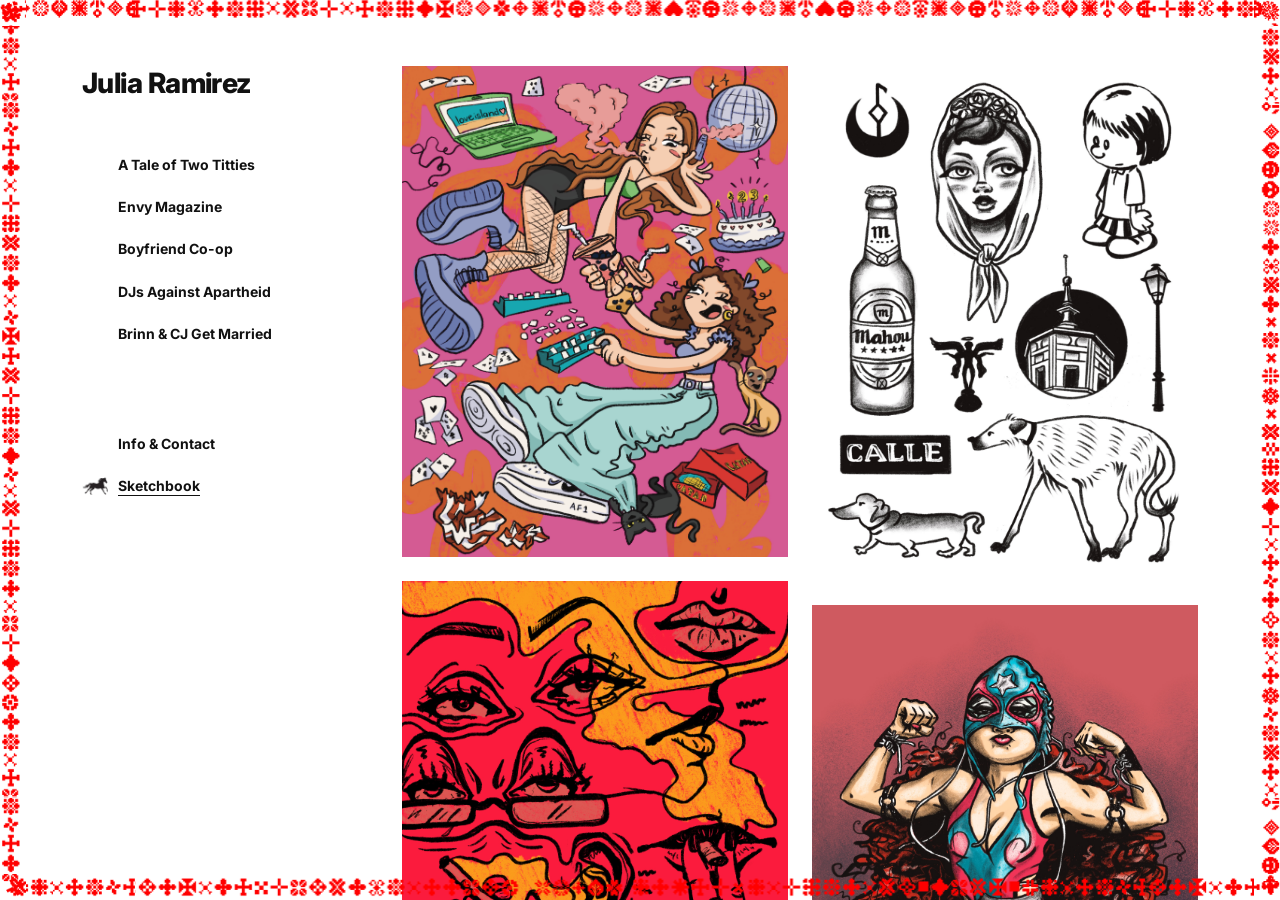
==== sketchbook.html @ 078f0ffd "Rebuild page shell as a fixed viewport with an internally scrolling pane The decorative border and n" ====
<!DOCTYPE html>
<html lang="en">
<head>
  <meta charset="UTF-8">
  <meta name="viewport" content="width=device-width, initial-scale=1.0">
  <title>Sketchbook — Julia Ramirez</title>
  <link rel="stylesheet" href="css/style.css">
</head>
<body>
  <div class="border-frame" aria-hidden="true"></div>

  <div class="page-shell">
    <div class="nav-column">
      <a class="site-name" href="index.html">Julia Ramirez</a>
      <div id="nav-mount"></div>
    </div>

    <div class="content-pane">
      <div class="content-spacer-top"></div>

      <div class="sketch-gallery">
        <img class="plate" src="assets/Sketchbook/camryn-bday-print.jpg" alt="Camryn Bday print">
        <img class="plate" src="assets/Sketchbook/chisme.jpg" alt="Chisme">
        <img class="plate" src="assets/Sketchbook/doja.jpg" alt="Doja">
        <img class="plate" src="assets/Sketchbook/model-drawing-1.jpg" alt="Model drawing">
        <img class="plate" src="assets/Sketchbook/pretty-ugly.jpg" alt="Pretty Ugly">
        <img class="plate" src="assets/Sketchbook/untitled-artwork-51.jpg" alt="Untitled artwork">
        <img class="plate" src="assets/Sketchbook/untitled-artwork-52.jpg" alt="Untitled artwork">
        <img class="plate" src="assets/Sketchbook/untitled-artwork-53.jpg" alt="Untitled artwork">
        <img class="plate" src="assets/Sketchbook/untitled-artwork-54.jpg" alt="Untitled artwork">
        <img class="plate" src="assets/Sketchbook/untitled-artwork-55.jpg" alt="Untitled artwork">
      </div>

      <div class="content-spacer-bottom"></div>
    </div>
  </div>

  <script src="js/nav.js"></script>
</body>
</html>
---- css/style.css ----
@import url('https://fonts.googleapis.com/css2?family=Inter:wght@500;700;800&display=swap');

:root {
  --red: #e0201b;
  --ink: #111111;
  --paper: #ffffff;
  --border-size: 26px;
  --inset-top: 66px;
  --inset-x: 56px;
  --gap: 28px;
}

* { box-sizing: border-box; }

html, body {
  margin: 0;
  padding: 0;
  height: 100%;
  overflow: hidden;
  background: var(--paper);
  color: var(--ink);
  font-family: 'Inter', Arial, Helvetica, sans-serif;
}

/* Fixed decorative border — always exactly fills the viewport, never scrolls
   or resizes. Sits above the content layer so scrolled content visually
   disappears behind it. */
.border-frame {
  position: fixed;
  inset: 0;
  z-index: 5;
  pointer-events: none;
  border: var(--border-size) solid transparent;
  border-image-source: url('../assets/border.png');
  border-image-slice: 34;
  border-image-width: var(--border-size);
  border-image-repeat: repeat;
}

/* Fixed app shell: nav column stays put, content-pane scrolls internally. */
.page-shell {
  position: fixed;
  inset: 0;
  z-index: 1;
  display: flex;
  gap: 40px;
}

/* ---------- nav column (never scrolls) ---------- */

.nav-column {
  flex: none;
  width: 280px;
  margin: var(--inset-top) 0 40px calc(var(--border-size) + var(--inset-x));
  overflow: hidden;
}

.site-name {
  font-weight: 800;
  font-size: 28px;
  letter-spacing: -0.02em;
  text-decoration: none;
  color: var(--ink);
  display: inline-block;
  margin-bottom: 56px;
}

nav.projects {
  display: flex;
  flex-direction: column;
  gap: 28px;
}

nav.projects .nav-top {
  display: flex;
  flex-direction: column;
  gap: 24px;
}

nav.projects .nav-bottom {
  display: flex;
  flex-direction: column;
  gap: 24px;
  margin-top: 64px;
}

.nav-item {
  display: flex;
  align-items: center;
  gap: 10px;
  text-decoration: none;
  color: var(--ink);
  font-weight: 700;
  font-size: 14px;
  line-height: 1.3;
}

.nav-item .horse-icon {
  width: 26px;
  height: 18px;
  flex: none;
  background-image: url('../assets/horse-icon.png');
  background-repeat: no-repeat;
  background-position: center;
  background-size: contain;
  opacity: 0;
  transform: translateX(-8px);
  transition: opacity 0.15s ease, transform 0.15s ease;
}

.nav-item:hover .horse-icon,
.nav-item.active .horse-icon {
  opacity: 1;
  transform: translateX(0);
}

.nav-item.active {
  text-decoration: underline;
  text-underline-offset: 4px;
}

/* ---------- content pane (the only thing that scrolls) ---------- */

.content-pane {
  flex: 1;
  min-width: 0;
  height: 100%;
  overflow-y: auto;
  padding-right: calc(var(--border-size) + var(--inset-x));
}

.content-spacer-top { height: var(--inset-top); }
.content-spacer-bottom { height: 60px; }

/* ---------- home page row (photo + bio) ---------- */

.home-row {
  display: flex;
  gap: 40px;
  align-items: flex-start;
}

.photo-wrap {
  display: flex;
  justify-content: center;
  flex: none;
}

.photo {
  width: auto;
  max-width: 100%;
  height: 380px;
  display: block;
}

.bio-col {
  font-size: 12px;
  font-weight: 700;
  line-height: 1.5;
  flex: 1;
  min-width: 0;
}

.bio-col section {
  margin-bottom: 28px;
}

.bio-col h2 {
  font-size: 12px;
  font-weight: 800;
  margin: 0 0 8px;
  text-transform: none;
}

.bio-col p {
  margin: 0;
}

.bio-col a {
  color: var(--ink);
}

.mark {
  width: 90px;
  height: auto;
  margin: 24px auto 0;
}

.mark img {
  width: 100%;
  display: block;
}

/* ---------- project page content ---------- */

.project-main {
  display: flex;
  flex-direction: column;
  gap: 24px;
}

.project-main h1 {
  font-size: 20px;
  font-weight: 800;
  margin: 0 0 8px;
}

.project-main .project-desc {
  font-size: 12px;
  font-weight: 700;
  max-width: 560px;
  line-height: 1.5;
}

.project-gallery {
  display: grid;
  grid-template-columns: repeat(2, 1fr);
  gap: 24px;
}

.project-gallery .plate {
  aspect-ratio: 4 / 3;
  background: #ededed;
  background-image: url('../assets/project-placeholder.svg');
  background-size: cover;
  background-position: center;
}

/* ---------- sketchbook ---------- */

.sketch-gallery {
  columns: 2;
  column-gap: 24px;
}

.sketch-gallery .plate {
  width: 100%;
  height: auto;
  display: block;
  margin-bottom: 24px;
  break-inside: avoid;
}

/* ---------- responsive ---------- */

@media (max-width: 900px) {
  :root { --inset-top: 40px; --inset-x: 24px; }

  .page-shell {
    flex-direction: column;
    gap: 0;
  }

  .nav-column {
    width: auto;
    margin: var(--inset-top) calc(var(--border-size) + var(--inset-x)) 24px calc(var(--border-size) + var(--inset-x));
  }

  .content-pane {
    padding-right: calc(var(--border-size) + var(--inset-x));
    padding-left: calc(var(--border-size) + var(--inset-x));
  }

  .content-spacer-top { height: 0; }

  .home-row { flex-direction: column; }
  .project-gallery { grid-template-columns: 1fr; }
}
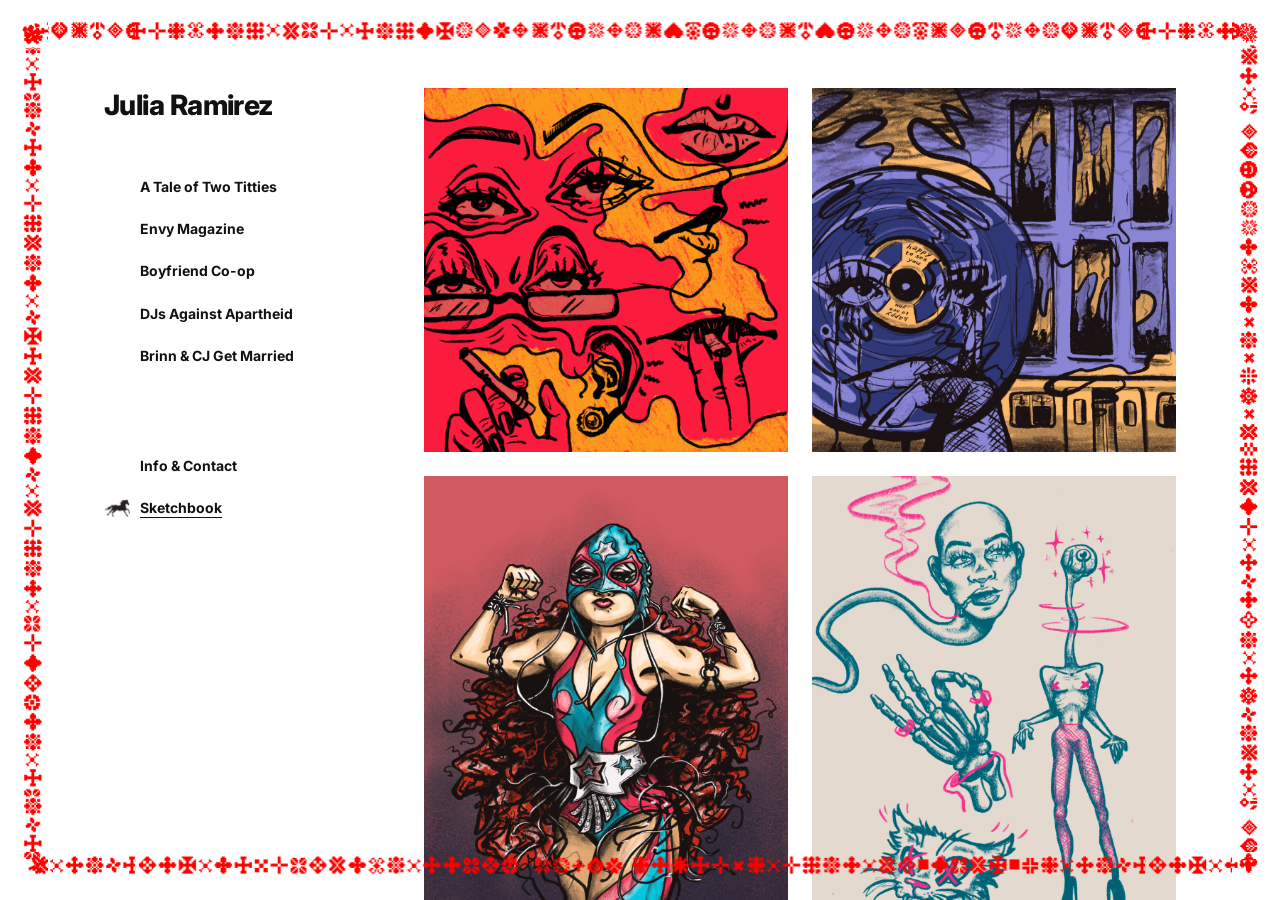
==== commit ad5c94cc: "Reorder sketchbook gallery and add breathing room around the border Leads with the requested four pi" ====
--- a/sketchbook.html
+++ b/sketchbook.html
@@ -19,15 +19,15 @@
       <div class="content-spacer-top"></div>
 
       <div class="sketch-gallery">
+        <img class="plate" src="assets/Sketchbook/chisme.jpg" alt="Chisme">
+        <img class="plate" src="assets/Sketchbook/untitled-artwork-52.jpg" alt="Luchadora">
+        <img class="plate" src="assets/Sketchbook/untitled-artwork-51.jpg" alt="Flash sheet">
+        <img class="plate" src="assets/Sketchbook/untitled-artwork-53.jpg" alt="I broke my aorta">
+        <img class="plate" src="assets/Sketchbook/model-drawing-1.jpg" alt="Model drawing">
+        <img class="plate" src="assets/Sketchbook/untitled-artwork-54.jpg" alt="Untitled artwork">
+        <img class="plate" src="assets/Sketchbook/pretty-ugly.jpg" alt="Pretty Ugly">
         <img class="plate" src="assets/Sketchbook/camryn-bday-print.jpg" alt="Camryn Bday print">
-        <img class="plate" src="assets/Sketchbook/chisme.jpg" alt="Chisme">
         <img class="plate" src="assets/Sketchbook/doja.jpg" alt="Doja">
-        <img class="plate" src="assets/Sketchbook/model-drawing-1.jpg" alt="Model drawing">
-        <img class="plate" src="assets/Sketchbook/pretty-ugly.jpg" alt="Pretty Ugly">
-        <img class="plate" src="assets/Sketchbook/untitled-artwork-51.jpg" alt="Untitled artwork">
-        <img class="plate" src="assets/Sketchbook/untitled-artwork-52.jpg" alt="Untitled artwork">
-        <img class="plate" src="assets/Sketchbook/untitled-artwork-53.jpg" alt="Untitled artwork">
-        <img class="plate" src="assets/Sketchbook/untitled-artwork-54.jpg" alt="Untitled artwork">
         <img class="plate" src="assets/Sketchbook/untitled-artwork-55.jpg" alt="Untitled artwork">
       </div>
 
--- a/css/style.css
+++ b/css/style.css
@@ -5,6 +5,7 @@
   --ink: #111111;
   --paper: #ffffff;
   --border-size: 26px;
+  --edge-gap: 22px;
   --inset-top: 66px;
   --inset-x: 56px;
   --gap: 28px;
@@ -27,7 +28,7 @@
    disappears behind it. */
 .border-frame {
   position: fixed;
-  inset: 0;
+  inset: var(--edge-gap);
   z-index: 5;
   pointer-events: none;
   border: var(--border-size) solid transparent;
@@ -51,7 +52,7 @@
 .nav-column {
   flex: none;
   width: 280px;
-  margin: var(--inset-top) 0 40px calc(var(--border-size) + var(--inset-x));
+  margin: calc(var(--inset-top) + var(--edge-gap)) 0 40px calc(var(--border-size) + var(--inset-x) + var(--edge-gap));
   overflow: hidden;
 }
 
@@ -126,11 +127,11 @@
   min-width: 0;
   height: 100%;
   overflow-y: auto;
-  padding-right: calc(var(--border-size) + var(--inset-x));
-}
-
-.content-spacer-top { height: var(--inset-top); }
-.content-spacer-bottom { height: 60px; }
+  padding-right: calc(var(--border-size) + var(--inset-x) + var(--edge-gap));
+}
+
+.content-spacer-top { height: calc(var(--inset-top) + var(--edge-gap)); }
+.content-spacer-bottom { height: calc(60px + var(--edge-gap)); }
 
 /* ---------- home page row (photo + bio) ---------- */
 
@@ -253,12 +254,12 @@
 
   .nav-column {
     width: auto;
-    margin: var(--inset-top) calc(var(--border-size) + var(--inset-x)) 24px calc(var(--border-size) + var(--inset-x));
+    margin: calc(var(--inset-top) + var(--edge-gap)) calc(var(--border-size) + var(--inset-x) + var(--edge-gap)) 24px calc(var(--border-size) + var(--inset-x) + var(--edge-gap));
   }
 
   .content-pane {
-    padding-right: calc(var(--border-size) + var(--inset-x));
-    padding-left: calc(var(--border-size) + var(--inset-x));
+    padding-right: calc(var(--border-size) + var(--inset-x) + var(--edge-gap));
+    padding-left: calc(var(--border-size) + var(--inset-x) + var(--edge-gap));
   }
 
   .content-spacer-top { height: 0; }
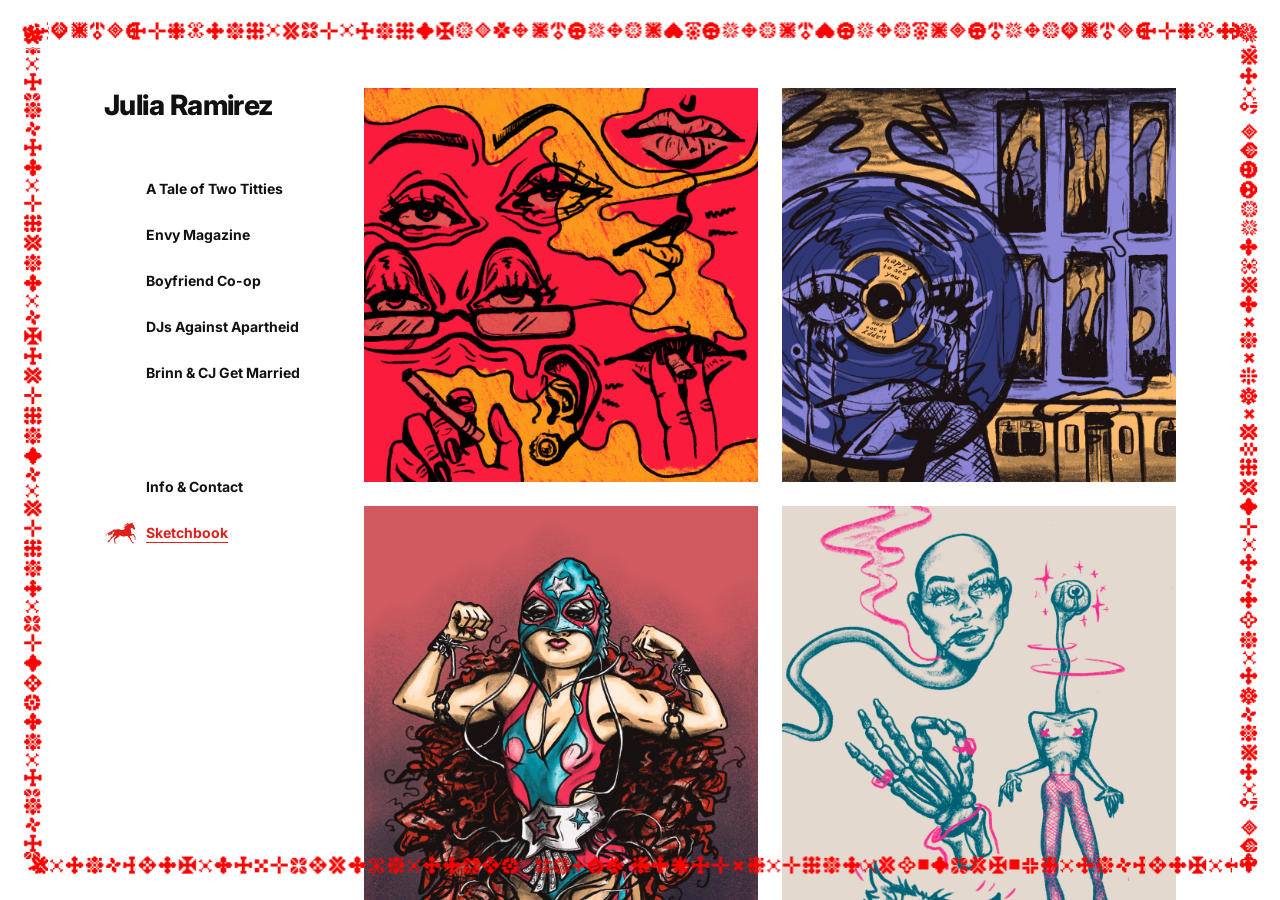
==== commit 7f7f98ac: "Build out A Tale of Two Titties project page Adds hero flyer image, brief copy, and Inspo & Referenc" ====
--- a/sketchbook.html
+++ b/sketchbook.html
@@ -4,6 +4,7 @@
   <meta charset="UTF-8">
   <meta name="viewport" content="width=device-width, initial-scale=1.0">
   <title>Sketchbook — Julia Ramirez</title>
+  <link rel="preload" as="image" href="assets/Branding/border.png" fetchpriority="high">
   <link rel="stylesheet" href="css/style.css">
 </head>
 <body>
@@ -18,7 +19,7 @@
     <div class="content-pane">
       <div class="content-spacer-top"></div>
 
-      <div class="sketch-gallery">
+      <div class="masonry-gallery">
         <img class="plate" src="assets/Sketchbook/chisme.jpg" alt="Chisme">
         <img class="plate" src="assets/Sketchbook/untitled-artwork-52.jpg" alt="Luchadora">
         <img class="plate" src="assets/Sketchbook/untitled-artwork-51.jpg" alt="Flash sheet">
--- a/css/style.css
+++ b/css/style.css
@@ -32,7 +32,7 @@
   z-index: 5;
   pointer-events: none;
   border: var(--border-size) solid transparent;
-  border-image-source: url('../assets/border.png');
+  border-image-source: url('../assets/Branding/border.png');
   border-image-slice: 34;
   border-image-width: var(--border-size);
   border-image-repeat: repeat;
@@ -44,14 +44,14 @@
   inset: 0;
   z-index: 1;
   display: flex;
-  gap: 40px;
+  gap: 64px;
 }
 
 /* ---------- nav column (never scrolls) ---------- */
 
 .nav-column {
   flex: none;
-  width: 280px;
+  width: auto;
   margin: calc(var(--inset-top) + var(--edge-gap)) 0 40px calc(var(--border-size) + var(--inset-x) + var(--edge-gap));
   overflow: hidden;
 }
@@ -97,22 +97,33 @@
 }
 
 .nav-item .horse-icon {
-  width: 26px;
-  height: 18px;
+  width: 32px;
+  height: 22px;
   flex: none;
-  background-image: url('../assets/horse-icon.png');
-  background-repeat: no-repeat;
-  background-position: center;
-  background-size: contain;
+  background-color: var(--ink);
+  -webkit-mask-image: url('../assets/Branding/horse-icon.png');
+  mask-image: url('../assets/Branding/horse-icon.png');
+  -webkit-mask-repeat: no-repeat;
+  mask-repeat: no-repeat;
+  -webkit-mask-position: center;
+  mask-position: center;
+  -webkit-mask-size: contain;
+  mask-size: contain;
   opacity: 0;
   transform: translateX(-8px);
-  transition: opacity 0.15s ease, transform 0.15s ease;
+  transition: opacity 0.15s ease, transform 0.15s ease, background-color 0.15s ease;
+}
+
+.nav-item:hover,
+.nav-item.active {
+  color: var(--red);
 }
 
 .nav-item:hover .horse-icon,
 .nav-item.active .horse-icon {
   opacity: 1;
   transform: translateX(0);
+  background-color: var(--red);
 }
 
 .nav-item.active {
@@ -135,10 +146,16 @@
 
 /* ---------- home page row (photo + bio) ---------- */
 
+.home-center {
+  display: flex;
+  align-items: center;
+  min-height: 100%;
+}
+
 .home-row {
   display: flex;
-  gap: 40px;
-  align-items: flex-start;
+  gap: 64px;
+  align-items: stretch;
 }
 
 .photo-wrap {
@@ -150,16 +167,20 @@
 .photo {
   width: auto;
   max-width: 100%;
-  height: 380px;
+  height: 430px;
   display: block;
 }
 
 .bio-col {
-  font-size: 12px;
+  font-size: 14px;
   font-weight: 700;
   line-height: 1.5;
-  flex: 1;
-  min-width: 0;
+  flex: none;
+  width: 510px;
+  max-width: 100%;
+  display: flex;
+  flex-direction: column;
+  justify-content: center;
 }
 
 .bio-col section {
@@ -167,29 +188,20 @@
 }
 
 .bio-col h2 {
-  font-size: 12px;
+  font-size: 14px;
   font-weight: 800;
   margin: 0 0 8px;
   text-transform: none;
+  color: var(--red);
 }
 
 .bio-col p {
   margin: 0;
+  text-wrap: balance;
 }
 
 .bio-col a {
   color: var(--ink);
-}
-
-.mark {
-  width: 90px;
-  height: auto;
-  margin: 24px auto 0;
-}
-
-.mark img {
-  width: 100%;
-  display: block;
 }
 
 /* ---------- project page content ---------- */
@@ -211,6 +223,40 @@
   font-weight: 700;
   max-width: 560px;
   line-height: 1.5;
+}
+
+.project-main h2 {
+  font-size: 16px;
+  font-weight: 800;
+  color: var(--red);
+  margin: 0 0 16px;
+}
+
+.project-brief {
+  font-size: 12px;
+  font-weight: 700;
+  line-height: 1.5;
+  max-width: 560px;
+}
+
+.project-brief .label {
+  color: var(--ink);
+  margin: 0 0 4px;
+}
+
+.project-brief .answer {
+  color: var(--red);
+  margin: 0;
+}
+
+.project-hero {
+  max-width: 480px;
+  width: 100%;
+  display: block;
+}
+
+.project-section {
+  padding-top: 8px;
 }
 
 .project-gallery {
@@ -227,14 +273,14 @@
   background-position: center;
 }
 
-/* ---------- sketchbook ---------- */
-
-.sketch-gallery {
+/* ---------- masonry gallery (sketchbook + project pages) ---------- */
+
+.masonry-gallery {
   columns: 2;
   column-gap: 24px;
 }
 
-.sketch-gallery .plate {
+.masonry-gallery .plate {
   width: 100%;
   height: auto;
   display: block;
@@ -265,5 +311,7 @@
   .content-spacer-top { height: 0; }
 
   .home-row { flex-direction: column; }
+  .bio-col { width: auto; }
+  .mark { margin-top: 24px; }
   .project-gallery { grid-template-columns: 1fr; }
 }
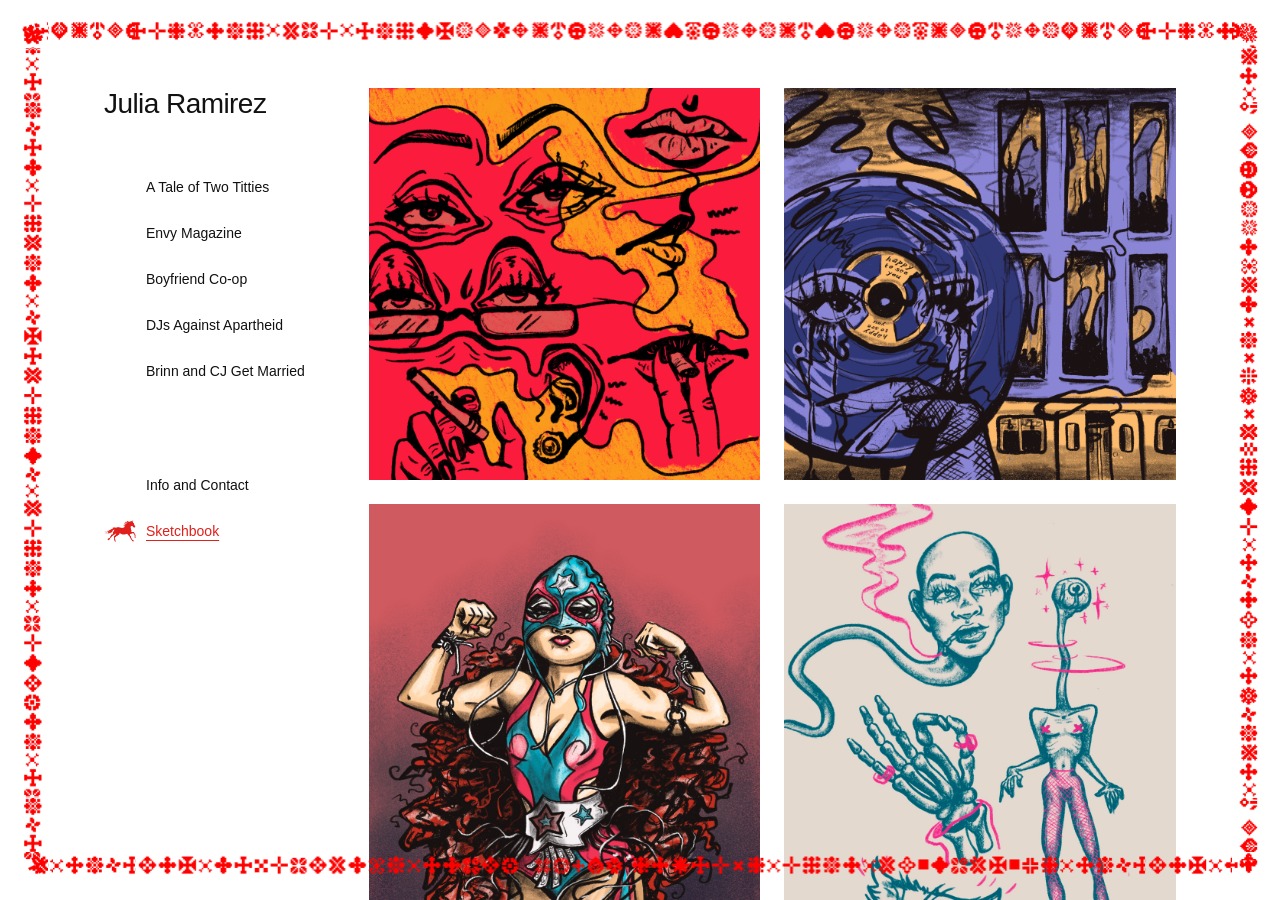
==== commit 7d6878fc: "Replace '&' with 'and' across nav labels and copy Co-Authored-By: Claude Sonnet 5 <noreply@anthropic" ====
--- a/sketchbook.html
+++ b/sketchbook.html
@@ -12,8 +12,20 @@
 
   <div class="page-shell">
     <div class="nav-column">
-      <a class="site-name" href="index.html">Julia Ramirez</a>
-      <div id="nav-mount"></div>
+      <a class="site-name" href="/index.html">Julia Ramirez</a>
+      <nav class="projects">
+        <div class="nav-top">
+          <a class="nav-item" href="/projects/a-tale-of-two-titties.html"><span class="horse-icon" aria-hidden="true"></span><span>A Tale of Two Titties</span></a>
+          <a class="nav-item" href="/projects/envy-magazine.html"><span class="horse-icon" aria-hidden="true"></span><span>Envy Magazine</span></a>
+          <a class="nav-item" href="/projects/boyfriend-co-op.html"><span class="horse-icon" aria-hidden="true"></span><span>Boyfriend Co-op</span></a>
+          <a class="nav-item" href="/projects/djs-against-apartheid.html"><span class="horse-icon" aria-hidden="true"></span><span>DJs Against Apartheid</span></a>
+          <a class="nav-item" href="/projects/brinn-cj-get-married.html"><span class="horse-icon" aria-hidden="true"></span><span>Brinn and CJ Get Married</span></a>
+        </div>
+        <div class="nav-bottom">
+          <a class="nav-item" href="/index.html"><span class="horse-icon" aria-hidden="true"></span><span>Info and Contact</span></a>
+          <a class="nav-item active" href="/sketchbook.html"><span class="horse-icon" aria-hidden="true"></span><span>Sketchbook</span></a>
+        </div>
+      </nav>
     </div>
 
     <div class="content-pane">
--- a/css/style.css
+++ b/css/style.css
@@ -1,4 +1,4 @@
-@import url('https://fonts.googleapis.com/css2?family=Inter:wght@500;700;800&display=swap');
+@import url('https://fonts.googleapis.com/css2?family=Arimo:wght@400;500;700&display=swap');
 
 :root {
   --red: #e0201b;
@@ -20,7 +20,7 @@
   overflow: hidden;
   background: var(--paper);
   color: var(--ink);
-  font-family: 'Inter', Arial, Helvetica, sans-serif;
+  font-family: 'Helvetica Neue', Helvetica, 'Arimo', Arial, sans-serif;
 }
 
 /* Fixed decorative border — always exactly fills the viewport, never scrolls
@@ -57,7 +57,7 @@
 }
 
 .site-name {
-  font-weight: 800;
+  font-weight: 500;
   font-size: 28px;
   letter-spacing: -0.02em;
   text-decoration: none;
@@ -91,7 +91,7 @@
   gap: 10px;
   text-decoration: none;
   color: var(--ink);
-  font-weight: 700;
+  font-weight: 400;
   font-size: 14px;
   line-height: 1.3;
 }
@@ -173,7 +173,7 @@
 
 .bio-col {
   font-size: 14px;
-  font-weight: 700;
+  font-weight: 400;
   line-height: 1.5;
   flex: none;
   width: 510px;
@@ -189,7 +189,7 @@
 
 .bio-col h2 {
   font-size: 14px;
-  font-weight: 800;
+  font-weight: 500;
   margin: 0 0 8px;
   text-transform: none;
   color: var(--red);
@@ -209,32 +209,46 @@
 .project-main {
   display: flex;
   flex-direction: column;
+  align-items: center;
   gap: 24px;
+  width: 100%;
+  max-width: 1200px;
+  margin-inline: auto;
+  text-align: center;
+}
+
+@media (min-width: 901px) {
+  .content-spacer-top + .project-main { margin-top: 80px; translate: -4px 0; }
 }
 
 .project-main h1 {
   font-size: 20px;
-  font-weight: 800;
+  font-weight: 500;
   margin: 0 0 8px;
 }
 
 .project-main .project-desc {
-  font-size: 12px;
-  font-weight: 700;
+  font-size: 14px;
+  font-weight: 400;
   max-width: 560px;
   line-height: 1.5;
 }
 
+.project-main .project-desc a {
+  color: var(--red);
+  text-decoration: none;
+}
+
 .project-main h2 {
   font-size: 16px;
-  font-weight: 800;
+  font-weight: 500;
   color: var(--red);
   margin: 0 0 16px;
 }
 
 .project-brief {
   font-size: 12px;
-  font-weight: 700;
+  font-weight: 400;
   line-height: 1.5;
   max-width: 560px;
 }
@@ -249,14 +263,28 @@
   margin: 0;
 }
 
-.project-hero {
-  max-width: 480px;
+.hero-row {
+  display: flex;
+  flex-direction: column;
+  align-items: center;
+  gap: 16px;
   width: 100%;
-  display: block;
+}
+
+.hero-row .project-desc {
+  margin: 0;
+  line-height: 1.3;
+  text-align: center;
+  white-space: nowrap;
+}
+
+@media (min-width: 901px) {
+  .content-spacer-top + .project-main.hero-first { margin-top: 0; }
 }
 
 .project-section {
-  padding-top: 8px;
+  width: 100%;
+  margin-top: 8vh;
 }
 
 .project-gallery {
@@ -291,7 +319,7 @@
 /* ---------- responsive ---------- */
 
 @media (max-width: 900px) {
-  :root { --inset-top: 40px; --inset-x: 24px; }
+  :root { --inset-top: 28px; --inset-x: 12px; --edge-gap: 14px; }
 
   .page-shell {
     flex-direction: column;
@@ -310,8 +338,366 @@
 
   .content-spacer-top { height: 0; }
 
+  .site-name { font-size: 24px; margin-bottom: 20px; }
+  nav.projects { gap: 14px; }
+  nav.projects .nav-top { gap: 10px; }
+  nav.projects .nav-bottom { gap: 10px; margin-top: 0; }
+
   .home-row { flex-direction: column; }
   .bio-col { width: auto; }
   .mark { margin-top: 24px; }
   .project-gallery { grid-template-columns: 1fr; }
 }
+
+/* ---------- collage panel (floating images + captions) ---------- */
+
+.collage {
+  position: relative;
+  width: 88%;
+  margin-inline: auto;
+  aspect-ratio: var(--cw, 1760) / var(--ch, 1190);
+  container-type: inline-size;
+  text-align: left;
+}
+
+.collage .float,
+.collage .cap,
+.collage .cap-heading,
+.collage .swatch {
+  position: absolute;
+  left: calc((var(--x) - var(--x0, 80)) / var(--cw, 1760) * 100%);
+  top: calc((var(--y) - var(--y0, 100)) / var(--ch, 1190) * 100%);
+  margin: 0;
+}
+
+.collage .float {
+  width: calc(var(--w) / var(--cw, 1760) * 100%);
+  height: auto;
+  z-index: var(--z, 1);
+  display: block;
+}
+
+.collage .swatch {
+  width: calc(132 / var(--cw, 1760) * 100%);
+  height: calc(57 / var(--ch, 1190) * 100%);
+  background: var(--c);
+  box-sizing: border-box;
+}
+
+.collage .cap,
+.collage .cap-heading {
+  z-index: 5;
+  font-weight: 500;
+  line-height: 1;
+  white-space: nowrap;
+  transform: translateY(-50%);
+}
+
+.collage .cap {
+  color: var(--red);
+  font-size: 14px;
+}
+
+.collage .cap.r {
+  text-align: right;
+  transform: translate(-100%, -50%);
+}
+
+.collage .cap-heading {
+  color: var(--ink);
+  font-size: max(12px, 2.4cqw);
+}
+
+/* ---------- hero stage + design thumbnails ---------- */
+
+.hero-stage {
+  position: relative;
+  flex: none;
+  width: 100%;
+  height: max(calc(100vh - 286px), 260px);
+}
+
+.stage-img {
+  position: absolute;
+  top: 50%;
+  left: 50%;
+  transform: translate(-50%, -50%);
+  width: auto;
+  height: auto;
+  max-width: 100%;
+  max-height: 100%;
+  opacity: 0;
+  pointer-events: none;
+}
+
+.stage-img.active {
+  opacity: 1;
+  pointer-events: auto;
+  cursor: zoom-in;
+}
+
+.hero-thumbs {
+  display: flex;
+  margin-top: 12px;
+  justify-content: center;
+  align-items: flex-end;
+  gap: 14px;
+}
+
+.hero-thumb {
+  padding: 0;
+  border: 0;
+  background: none;
+  cursor: pointer;
+  opacity: 0.3;
+}
+
+.hero-thumb:hover { opacity: 0.65; }
+.hero-thumb.active { opacity: 1; }
+
+.hero-thumb img {
+  display: block;
+  height: 64px;
+  width: auto;
+}
+
+/* single hero (no carousel); longer copy wraps onto two lines */
+.hero-row.single .project-desc { white-space: normal; max-width: min(100%, 720px); }
+.hero-row.single .hero-stage { height: auto; }
+
+/* loose collage whose pieces can be dragged around */
+.hero-stage .drag-stage {
+  width: min(100%, calc(max(100vh - 212px, 260px) * var(--cw) / var(--ch)));
+  margin: 0 auto;
+}
+.drag { cursor: grab; user-select: none; -webkit-user-drag: none; }
+.drag.dragging { cursor: grabbing; }
+.drag img { display: block; width: 100%; -webkit-user-drag: none; }
+.drag.cut-r { clip-path: inset(0 7.1% 0 0); }
+.drag.polaroid {
+  padding: 1.9cqw 1.55cqw 5.7cqw;
+  background: #fff;
+  border-radius: 3px;
+  box-shadow: 0 1px 3px rgba(0, 0, 0, 0.25), 0 8px 18px rgba(0, 0, 0, 0.18);
+  rotate: -8deg;
+}
+.drag.polaroid img { aspect-ratio: 0.84; object-fit: cover; }
+.drag.phone { position: absolute; }
+.drag.phone .screen {
+  position: absolute;
+  left: 25.4%;
+  top: 6.8%;
+  width: 47.1%;
+  height: 34.9%;
+  object-fit: cover;
+}
+
+/* carousel panel below the hero: stage + thumbnails, no copy line */
+.hero-row.carousel .hero-stage { height: max(calc(100vh - 250px), 260px); }
+.hero-row.carousel .hero-thumbs { flex-wrap: wrap; gap: 10px 12px; }
+.hero-row.carousel .hero-thumb img { height: 52px; }
+
+@media (max-width: 900px) {
+  .hero-stage { height: auto; aspect-ratio: 4 / 5; }
+  .hero-row.carousel .hero-stage { height: auto; aspect-ratio: 1; }
+  .hero-row.single .hero-stage { height: auto; aspect-ratio: auto; }
+  .hero-row .project-desc { white-space: normal; }
+}
+
+/* ---------- Figma-style frame mockup ---------- */
+
+.figma-canvas {
+  background: transparent;
+  padding: 24px 24px 20px;
+  width: min(92%, calc((100vh - 342px) * var(--ratio, 1.479) + 107px));
+  margin-inline: auto;
+  text-align: left;
+}
+
+.figma-head {
+  display: flex;
+  align-items: center;
+  gap: 8px;
+  margin-bottom: 14px;
+}
+
+.figma-label {
+  background: #fff;
+  border: 1px solid #e2e2e2;
+  border-radius: 6px;
+  font-size: 14px;
+  font-weight: 500;
+  line-height: 1;
+  padding: 8px 12px;
+  color: #111;
+}
+
+.figma-frame {
+  position: relative;
+  background: #fff;
+  border: 1.5px solid var(--red);
+  padding: 24px 28px;
+}
+
+.figma-frame .collage {
+  width: 100%;
+  margin: 0;
+}
+
+.figma-frame .handle {
+  position: absolute;
+  width: 8px;
+  height: 8px;
+  background: #fff;
+  border: 1px solid var(--red);
+  z-index: 10;
+}
+
+.handle.tl { top: -5px; left: -5px; }
+.handle.tr { top: -5px; right: -5px; }
+.handle.bl { bottom: -5px; left: -5px; }
+.handle.br { bottom: -5px; right: -5px; }
+
+@media (max-width: 900px) {
+  .figma-canvas { padding: 12px 12px 12px; }
+  .figma-frame { padding: 12px; }
+}
+
+/* ---------- full-page image view ---------- */
+
+.lightbox {
+  position: fixed;
+  inset: 0;
+  z-index: 1000;
+  background: rgba(255, 255, 255, 0);
+  cursor: zoom-out;
+  transition: background 0.35s ease;
+}
+
+.lightbox.open { background: var(--paper); }
+.lightbox.zoomed img { cursor: grab; }
+.lightbox.panning img { cursor: grabbing; }
+
+.lightbox img {
+  position: fixed;
+  display: block;
+  cursor: zoom-in;
+  touch-action: none;
+  user-select: none;
+  -webkit-user-drag: none;
+  transition: left 0.35s cubic-bezier(0.2, 0.7, 0.2, 1),
+    top 0.35s cubic-bezier(0.2, 0.7, 0.2, 1),
+    width 0.35s cubic-bezier(0.2, 0.7, 0.2, 1),
+    height 0.35s cubic-bezier(0.2, 0.7, 0.2, 1);
+}
+
+@media (prefers-reduced-motion: reduce) {
+  .lightbox,
+  .lightbox img { transition: none; }
+}
+
+.lightbox-arrow {
+  position: absolute;
+  top: 50%;
+  transform: translateY(-50%);
+  padding: 8px 20px;
+  border: 0;
+  background: none;
+  color: var(--red);
+  font-family: inherit;
+  font-size: 64px;
+  font-weight: 300;
+  line-height: 1;
+  cursor: pointer;
+  opacity: 0.55;
+}
+
+.lightbox-arrow:hover { opacity: 1; }
+.lightbox-arrow.prev { left: 12px; }
+.lightbox-arrow.next { right: 12px; }
+
+.lightbox-close {
+  position: absolute;
+  top: 14px;
+  right: 22px;
+  padding: 4px 10px;
+  border: 0;
+  background: none;
+  color: var(--red);
+  font-family: inherit;
+  font-size: 44px;
+  font-weight: 300;
+  line-height: 1;
+  cursor: pointer;
+  opacity: 0.7;
+}
+
+.lightbox-close:hover { opacity: 1; }
+
+.project-main + .content-spacer-bottom { height: 26vh; }
+
+/* ---------- draggable moodboard ---------- */
+
+.figma-canvas {
+  position: relative;
+  cursor: grab;
+  user-select: none;
+  -webkit-user-select: none;
+}
+
+.figma-canvas.dragging {
+  cursor: grabbing;
+  z-index: 30;
+}
+
+.figma-canvas img { -webkit-user-drag: none; }
+
+/* ---------- shared desk: overlapping draggable frames ---------- */
+
+.desk {
+  position: relative;
+  width: min(calc(100% - 24px), calc((100vh - 100px) * 1.21));
+  aspect-ratio: 971 / 800;
+  margin-inline: auto;
+}
+
+.desk .desk-item {
+  position: absolute;
+  width: 55%;
+  margin: 0;
+  padding: 0;
+}
+
+.desk .figma-head { margin-bottom: 8px; }
+.desk .figma-frame { padding: 12px; }
+.desk .collage .cap { font-size: max(10px, 1.7cqw); }
+
+.desk-mood { left: 0; top: 0; z-index: 1; }
+.desk-sketch { right: 0; bottom: 0; z-index: 2; }
+
+@media (max-width: 1100px) {
+  .desk { width: calc(100% - 24px); aspect-ratio: auto; display: flex; flex-direction: column; gap: 32px; }
+  .desk .desk-item { position: relative; width: 100%; }
+}
+
+.zoom-canvas {
+  position: fixed;
+  margin: 0;
+  padding: 0;
+  transform-origin: 0 0;
+  transition: transform 0.35s cubic-bezier(0.2, 0.7, 0.2, 1);
+  cursor: zoom-out;
+}
+
+.zoom-canvas .figma-frame { padding: 12px; }
+.zoom-canvas .figma-head { margin-bottom: 8px; }
+.zoom-canvas .collage .cap { font-size: max(10px, 1.7cqw); }
+
+@media (max-width: 1100px) {
+  .desk .collage .cap,
+  .zoom-canvas .collage .cap { font-size: max(8px, 1.7cqw); }
+}
+
+@media (prefers-reduced-motion: reduce) {
+  .zoom-canvas { transition: none; }
+}
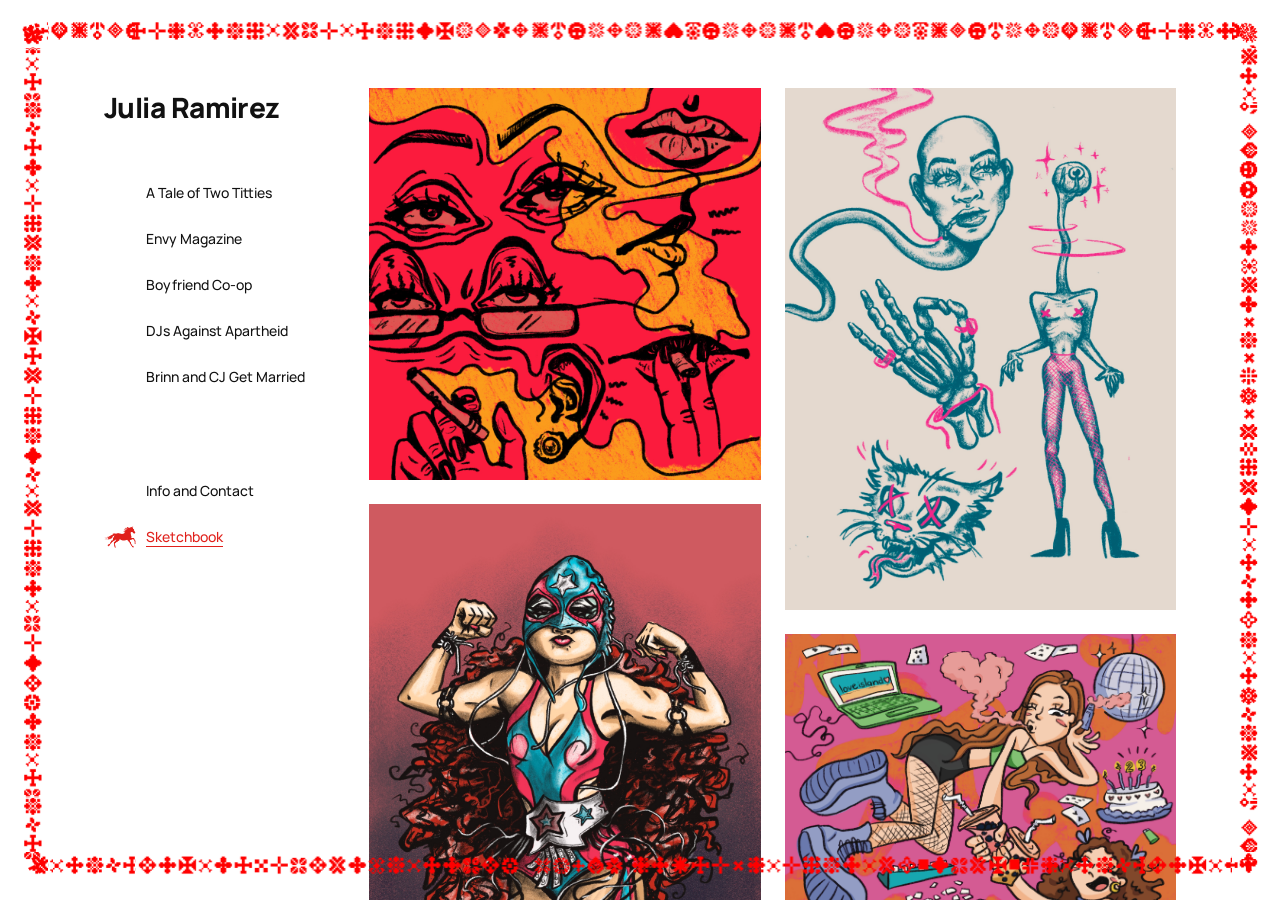
==== commit 05b8ece9: "Sketchbook: add the 3 new pieces to the bottom of the gallery Horse flash sheet (bucking horse + hea" ====
--- a/sketchbook.html
+++ b/sketchbook.html
@@ -42,6 +42,9 @@
         <img class="plate" src="assets/Sketchbook/camryn-bday-print.jpg" alt="Camryn Bday print">
         <img class="plate" src="assets/Sketchbook/doja.jpg" alt="Doja">
         <img class="plate" src="assets/Sketchbook/untitled-artwork-55.jpg" alt="Untitled artwork">
+        <img class="plate" src="assets/Sketchbook/horse-flash-1.jpg" alt="Horse flash sheet, bucking horse and horse head">
+        <img class="plate" src="assets/Sketchbook/tarot-cards.jpg" alt="Breaking Bad tarot cards: Death, The Lovers, Justice, The Devil">
+        <img class="plate" src="assets/Sketchbook/horse-flash-2.jpg" alt="Horse head flash sheet, breathing fire">
       </div>
 
       <div class="content-spacer-bottom"></div>
--- a/css/style.css
+++ b/css/style.css
@@ -1,4 +1,38 @@
-@import url('https://fonts.googleapis.com/css2?family=Arimo:wght@400;500;700&display=swap');
+@font-face {
+  font-family: 'Manrope';
+  src: url('../assets/Branding/fonts/Manrope-Light.woff2') format('woff2'),
+       url('../assets/Branding/fonts/Manrope-Light.woff') format('woff');
+  font-weight: 300;
+  font-style: normal;
+  font-display: swap;
+}
+
+@font-face {
+  font-family: 'Manrope';
+  src: url('../assets/Branding/fonts/Manrope-Regular.woff2') format('woff2'),
+       url('../assets/Branding/fonts/Manrope-Regular.woff') format('woff');
+  font-weight: 400;
+  font-style: normal;
+  font-display: swap;
+}
+
+@font-face {
+  font-family: 'Manrope';
+  src: url('../assets/Branding/fonts/Manrope-Medium.woff2') format('woff2'),
+       url('../assets/Branding/fonts/Manrope-Medium.woff') format('woff');
+  font-weight: 500;
+  font-style: normal;
+  font-display: swap;
+}
+
+@font-face {
+  font-family: 'Manrope';
+  src: url('../assets/Branding/fonts/Manrope-ExtraBold.woff2') format('woff2'),
+       url('../assets/Branding/fonts/Manrope-ExtraBold.woff') format('woff');
+  font-weight: 800;
+  font-style: normal;
+  font-display: swap;
+}
 
 :root {
   --red: #e0201b;
@@ -20,7 +54,8 @@
   overflow: hidden;
   background: var(--paper);
   color: var(--ink);
-  font-family: 'Helvetica Neue', Helvetica, 'Arimo', Arial, sans-serif;
+  font-family: 'Manrope', 'Helvetica Neue', Helvetica, Arial, sans-serif;
+  font-weight: 400;
 }
 
 /* Fixed decorative border — always exactly fills the viewport, never scrolls
@@ -57,7 +92,7 @@
 }
 
 .site-name {
-  font-weight: 500;
+  font-weight: 800;
   font-size: 28px;
   letter-spacing: -0.02em;
   text-decoration: none;
@@ -91,7 +126,7 @@
   gap: 10px;
   text-decoration: none;
   color: var(--ink);
-  font-weight: 400;
+  font-weight: 500;
   font-size: 14px;
   line-height: 1.3;
 }
@@ -138,6 +173,7 @@
   min-width: 0;
   height: 100%;
   overflow-y: auto;
+  overflow-x: hidden;
   padding-right: calc(var(--border-size) + var(--inset-x) + var(--edge-gap));
 }
 
@@ -189,7 +225,7 @@
 
 .bio-col h2 {
   font-size: 14px;
-  font-weight: 500;
+  font-weight: 400;
   margin: 0 0 8px;
   text-transform: none;
   color: var(--red);
@@ -223,7 +259,7 @@
 
 .project-main h1 {
   font-size: 20px;
-  font-weight: 500;
+  font-weight: 400;
   margin: 0 0 8px;
 }
 
@@ -239,9 +275,13 @@
   text-decoration: none;
 }
 
+.project-main .project-desc a:hover {
+  text-decoration: underline;
+}
+
 .project-main h2 {
   font-size: 16px;
-  font-weight: 500;
+  font-weight: 400;
   color: var(--red);
   margin: 0 0 16px;
 }
@@ -278,6 +318,20 @@
   white-space: nowrap;
 }
 
+/* extra breathing room above the hero image, and a bigger stage */
+.hero-row.featured {
+  gap: 48px;
+}
+.hero-row.featured .hero-stage {
+  height: max(calc(100vh - 200px), 340px);
+}
+/* deliberately narrower than the image below it: at nearly-equal
+   widths, tiny sub-pixel differences between a ragged text line and a
+   hard image edge read as "not aligned" even though both share the
+   same center axis */
+.hero-row.featured .project-desc {
+  max-width: 420px;
+}
 @media (min-width: 901px) {
   .content-spacer-top + .project-main.hero-first { margin-top: 0; }
 }
@@ -285,6 +339,24 @@
 .project-section {
   width: 100%;
   margin-top: 8vh;
+}
+
+.project-section.collage-panel {
+  margin-top: 18vh;
+}
+
+/* breaks out of project-main's 1200px cap to span the full content
+   area, same width as the sketchbook masonry gallery */
+.project-section.pride-panel {
+  text-align: center;
+}
+
+/* a plain image, no frame chrome, sized down a bit and centered so it
+   doesn't fill edge-to-edge, with extra clearance above it */
+.project-section .full-bleed {
+  display: block;
+  width: 78%;
+  margin: 4vh auto 0;
 }
 
 .project-gallery {
@@ -387,7 +459,7 @@
 .collage .cap,
 .collage .cap-heading {
   z-index: 5;
-  font-weight: 500;
+  font-weight: 400;
   line-height: 1;
   white-space: nowrap;
   transform: translateY(-50%);
@@ -465,10 +537,19 @@
 .hero-row.single .project-desc { white-space: normal; max-width: min(100%, 720px); }
 .hero-row.single .hero-stage { height: auto; }
 
+/* every collage piece is now a clean transparent PNG with no shadow of
+   its own baked in, so give them all the same soft offset shadow */
+.bcj-collage .float {
+  box-shadow: 8px 14px 26px rgba(0, 0, 0, 0.16);
+}
+
 /* loose collage whose pieces can be dragged around */
 .hero-stage .drag-stage {
   width: min(100%, calc(max(100vh - 212px, 260px) * var(--cw) / var(--ch)));
   margin: 0 auto;
+}
+.hero-stage .drag-stage.big {
+  width: min(82%, calc(max(100vh - 220px, 300px) * var(--cw) / var(--ch) * 1.15));
 }
 .drag { cursor: grab; user-select: none; -webkit-user-drag: none; }
 .drag.dragging { cursor: grabbing; }
@@ -497,10 +578,83 @@
 .hero-row.carousel .hero-thumbs { flex-wrap: wrap; gap: 10px 12px; }
 .hero-row.carousel .hero-thumb img { height: 52px; }
 
+/* two (or three) images shown side by side at once (not a toggled
+   carousel); all stay clickable to zoom, and arrow keys still work
+   inside the lightbox */
+.hero-row.pair,
+.hero-row.trio {
+  gap: 48px;
+}
+.hero-row.pair .hero-stage,
+.hero-row.trio .hero-stage {
+  position: static;
+  height: auto;
+  display: flex;
+  justify-content: center;
+  align-items: center;
+  gap: 24px;
+  flex-wrap: wrap;
+}
+.hero-row.trio .hero-stage {
+  gap: 10px;
+}
+.hero-row.pair .pair-item,
+.hero-row.trio .trio-item {
+  display: flex;
+  flex-direction: column;
+  align-items: center;
+  gap: 20px;
+  max-width: 46%;
+}
+.hero-row.pair .stage-img,
+.hero-row.trio .stage-img {
+  position: static;
+  transform: none;
+  opacity: 1;
+  pointer-events: auto;
+  cursor: zoom-in;
+  width: auto;
+  max-width: 100%;
+  max-height: max(calc(100vh - 320px), 260px);
+}
+.hero-row.trio .trio-item {
+  max-width: 32%;
+}
+.hero-row.pair .pair-item {
+  max-width: 47%;
+}
+.hero-row.pair .stage-img {
+  max-height: max(calc(100vh - 260px), 300px);
+}
+.hero-row.trio .stage-img {
+  max-height: max(calc(100vh - 260px), 320px);
+}
+.hero-row.pair .pair-caption,
+.hero-row.trio .trio-caption {
+  margin: 0;
+  font-size: 14px;
+  color: var(--red);
+}
+.hero-row.pair .pair-caption a,
+.hero-row.trio .trio-caption a {
+  color: var(--red);
+  text-decoration: none;
+}
+.hero-row.pair .pair-caption a:hover,
+.hero-row.trio .trio-caption a:hover {
+  text-decoration: underline;
+}
+
 @media (max-width: 900px) {
   .hero-stage { height: auto; aspect-ratio: 4 / 5; }
   .hero-row.carousel .hero-stage { height: auto; aspect-ratio: 1; }
   .hero-row.single .hero-stage { height: auto; aspect-ratio: auto; }
+  .hero-row.pair .hero-stage,
+  .hero-row.trio .hero-stage { flex-direction: column; flex-wrap: nowrap; align-items: center; aspect-ratio: auto; }
+  .hero-row.pair .pair-item,
+  .hero-row.trio .trio-item { max-width: 100%; }
+  .hero-row.pair .stage-img,
+  .hero-row.trio .stage-img { max-width: 100%; max-height: none; }
   .hero-row .project-desc { white-space: normal; }
 }
 
@@ -526,7 +680,7 @@
   border: 1px solid #e2e2e2;
   border-radius: 6px;
   font-size: 14px;
-  font-weight: 500;
+  font-weight: 400;
   line-height: 1;
   padding: 8px 12px;
   color: #111;
@@ -542,6 +696,31 @@
 .figma-frame .collage {
   width: 100%;
   margin: 0;
+}
+
+.figma-frame > img {
+  display: block;
+  width: 100%;
+}
+
+/* a reference photo layered into the empty gap of the Inspo moodboard */
+.figma-frame > img.gap-photo {
+  position: absolute;
+  left: 30%;
+  top: 8.5%;
+  width: 26%;
+  box-shadow: 0 4px 16px rgba(0, 0, 0, 0.22);
+}
+
+.figma-frame > .mood-cap {
+  position: absolute;
+  left: 59%;
+  top: 92%;
+  margin: 0;
+  color: var(--red);
+  font-weight: 700;
+  font-size: 14px;
+  white-space: nowrap;
 }
 
 .figma-frame .handle {
@@ -553,10 +732,19 @@
   z-index: 10;
 }
 
-.handle.tl { top: -5px; left: -5px; }
-.handle.tr { top: -5px; right: -5px; }
-.handle.bl { bottom: -5px; left: -5px; }
-.handle.br { bottom: -5px; right: -5px; }
+/* Invisible padding around each handle so it's easier to grab; pointer
+   events landing on this pseudo-element still report the .handle as the
+   target, so the JS hit-test (closest(".handle")) still matches. */
+.figma-frame .handle::before {
+  content: "";
+  position: absolute;
+  inset: -7px;
+}
+
+.handle.tl { top: -5px; left: -5px; cursor: nwse-resize; }
+.handle.tr { top: -5px; right: -5px; cursor: nesw-resize; }
+.handle.bl { bottom: -5px; left: -5px; cursor: nesw-resize; }
+.handle.br { bottom: -5px; right: -5px; cursor: nwse-resize; }
 
 @media (max-width: 900px) {
   .figma-canvas { padding: 12px 12px 12px; }
@@ -575,8 +763,10 @@
 }
 
 .lightbox.open { background: var(--paper); }
-.lightbox.zoomed img { cursor: grab; }
-.lightbox.panning img { cursor: grabbing; }
+.lightbox.zoomed img,
+.lightbox.zoomed .zoom-canvas { cursor: grab; }
+.lightbox.panning img,
+.lightbox.panning .zoom-canvas { cursor: grabbing; }
 
 .lightbox img {
   position: fixed;
@@ -675,11 +865,53 @@
 .desk-mood { left: 0; top: 0; z-index: 1; }
 .desk-sketch { right: 0; bottom: 0; z-index: 2; }
 
+/* Envy's two frames are much wider/shorter than TOTT's: bigger, matched
+   widths, with the second frame pushed lower rather than corner-pinned.
+   Scoped to min-width so it never fights the mobile stack override below. */
+@media (min-width: 1101px) {
+  .desk.wide { aspect-ratio: 1.3 / 1; }
+  .desk.wide .desk-item { width: 66%; }
+  .desk.wide .desk-sketch { width: 92%; top: 46%; bottom: auto; }
+  .desk.wide .figma-frame { padding: 22px; }
+  .desk.wide .figma-head { margin-bottom: 12px; }
+}
+
 @media (max-width: 1100px) {
   .desk { width: calc(100% - 24px); aspect-ratio: auto; display: flex; flex-direction: column; gap: 32px; }
   .desk .desk-item { position: relative; width: 100%; }
-}
-
+  .figma-frame > .mood-cap { left: 52%; font-size: 9px; }
+}
+
+/* DJs Against Apartheid: Moodboard and Sketchpad slightly overlapping
+   and staggered, big enough to fill the panel width. Sketchpad sits on
+   top (z-index) and is offset down/right so neither frame's content is
+   hidden behind the other. */
+@media (min-width: 1101px) {
+  .daa-desk {
+    width: 100%;
+    aspect-ratio: 1.3 / 1;
+  }
+  .daa-desk .desk-item {
+    width: 64%;
+  }
+  .daa-desk .desk-mood {
+    left: 6%;
+    top: 0;
+    z-index: 1;
+  }
+  .daa-desk .desk-sketch {
+    left: auto;
+    right: 0;
+    top: 30%;
+    bottom: auto;
+    z-index: 2;
+  }
+}
+
+/* .lightbox img (below) sets position:fixed for the plain image-lightbox
+   case; a frame clone's own <img> tags live inside .lightbox too but must
+   stay in normal flow so .figma-frame sizes around them. Same specificity
+   as that rule, so it has to come after it to win (see .lightbox img). */
 .zoom-canvas {
   position: fixed;
   margin: 0;
@@ -693,6 +925,17 @@
 .zoom-canvas .figma-head { margin-bottom: 8px; }
 .zoom-canvas .collage .cap { font-size: max(10px, 1.7cqw); }
 
+/* .lightbox img (further down) sets position:fixed for the plain
+   image-lightbox case, which also matches a frame clone's own <img>
+   tags since they live inside .lightbox too. A plain <img> directly in
+   a frame (no .collage/.float wrapper) needs to stay in normal flow so
+   .figma-frame sizes around it; .gap-photo keeps its own absolute
+   layering, so it's excluded here. */
+.zoom-canvas .figma-frame > img:not(.gap-photo) {
+  position: static;
+  width: 100%;
+}
+
 @media (max-width: 1100px) {
   .desk .collage .cap,
   .zoom-canvas .collage .cap { font-size: max(8px, 1.7cqw); }
